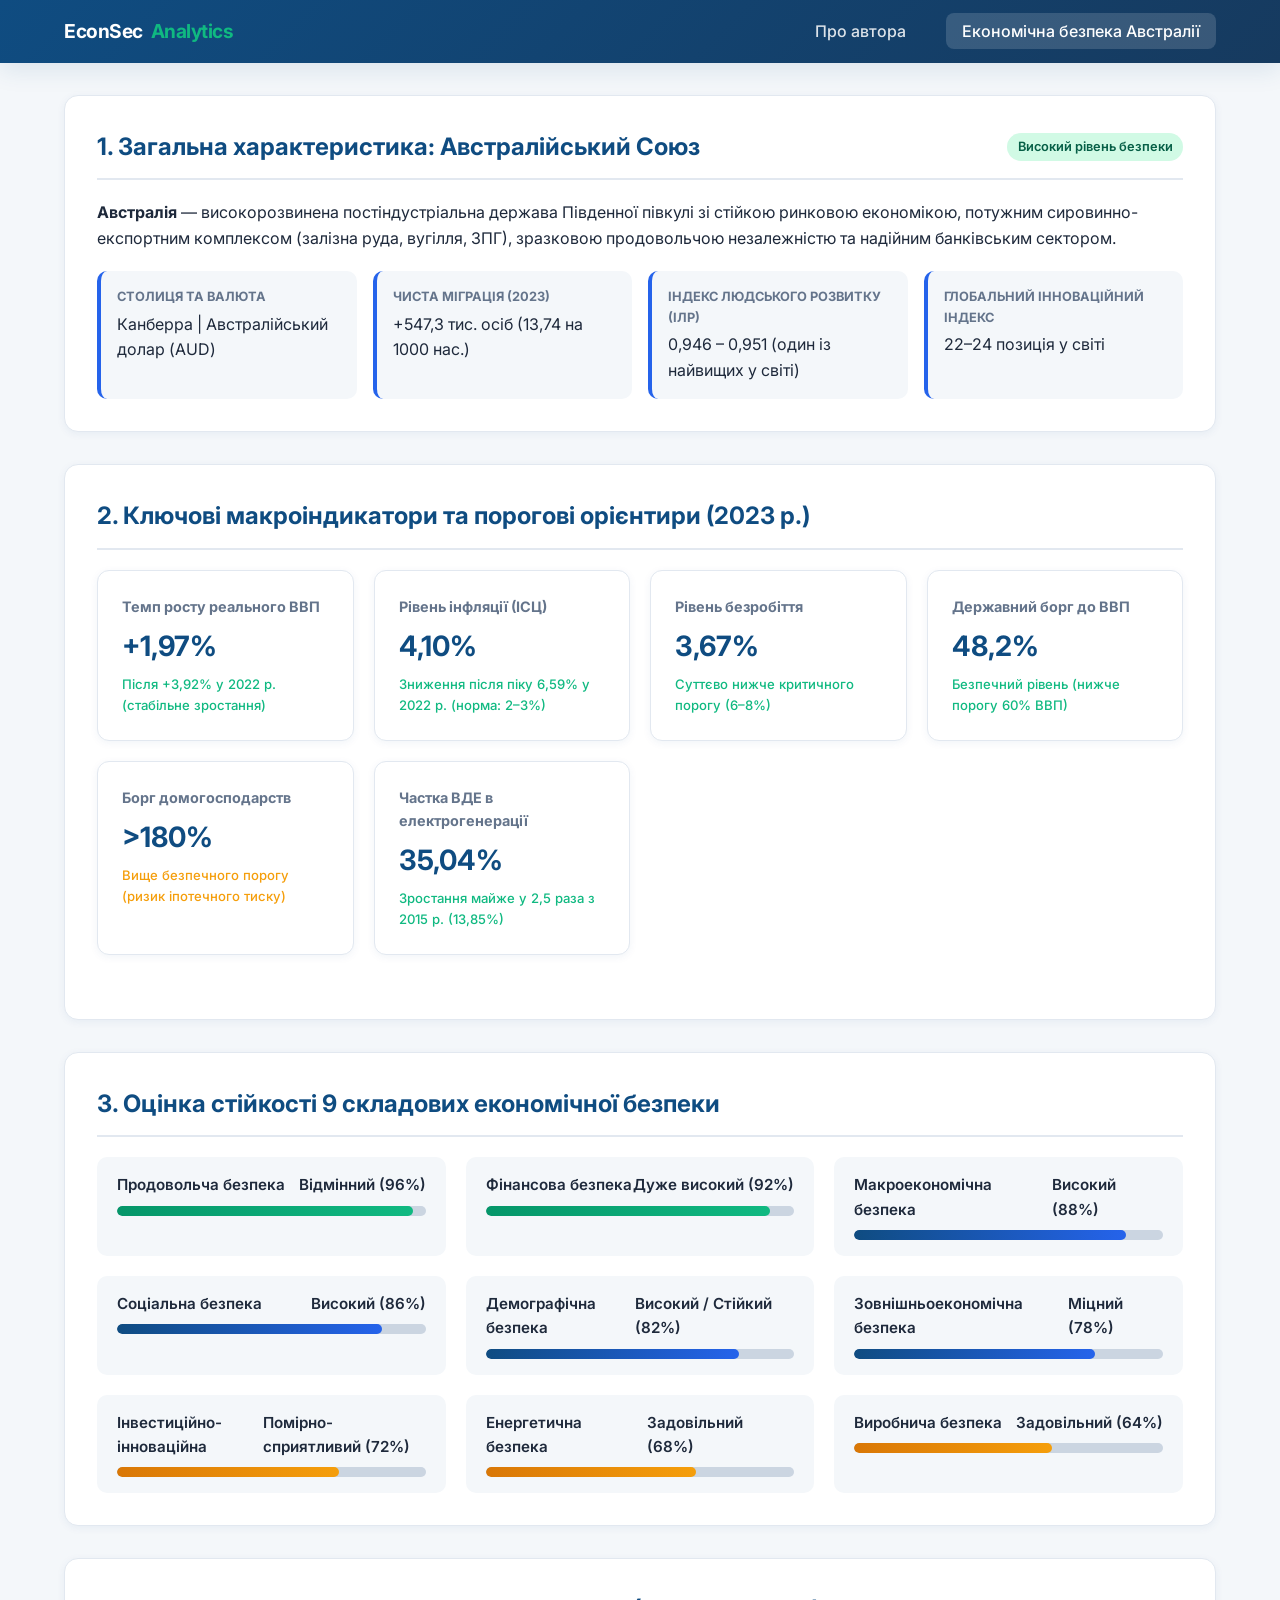
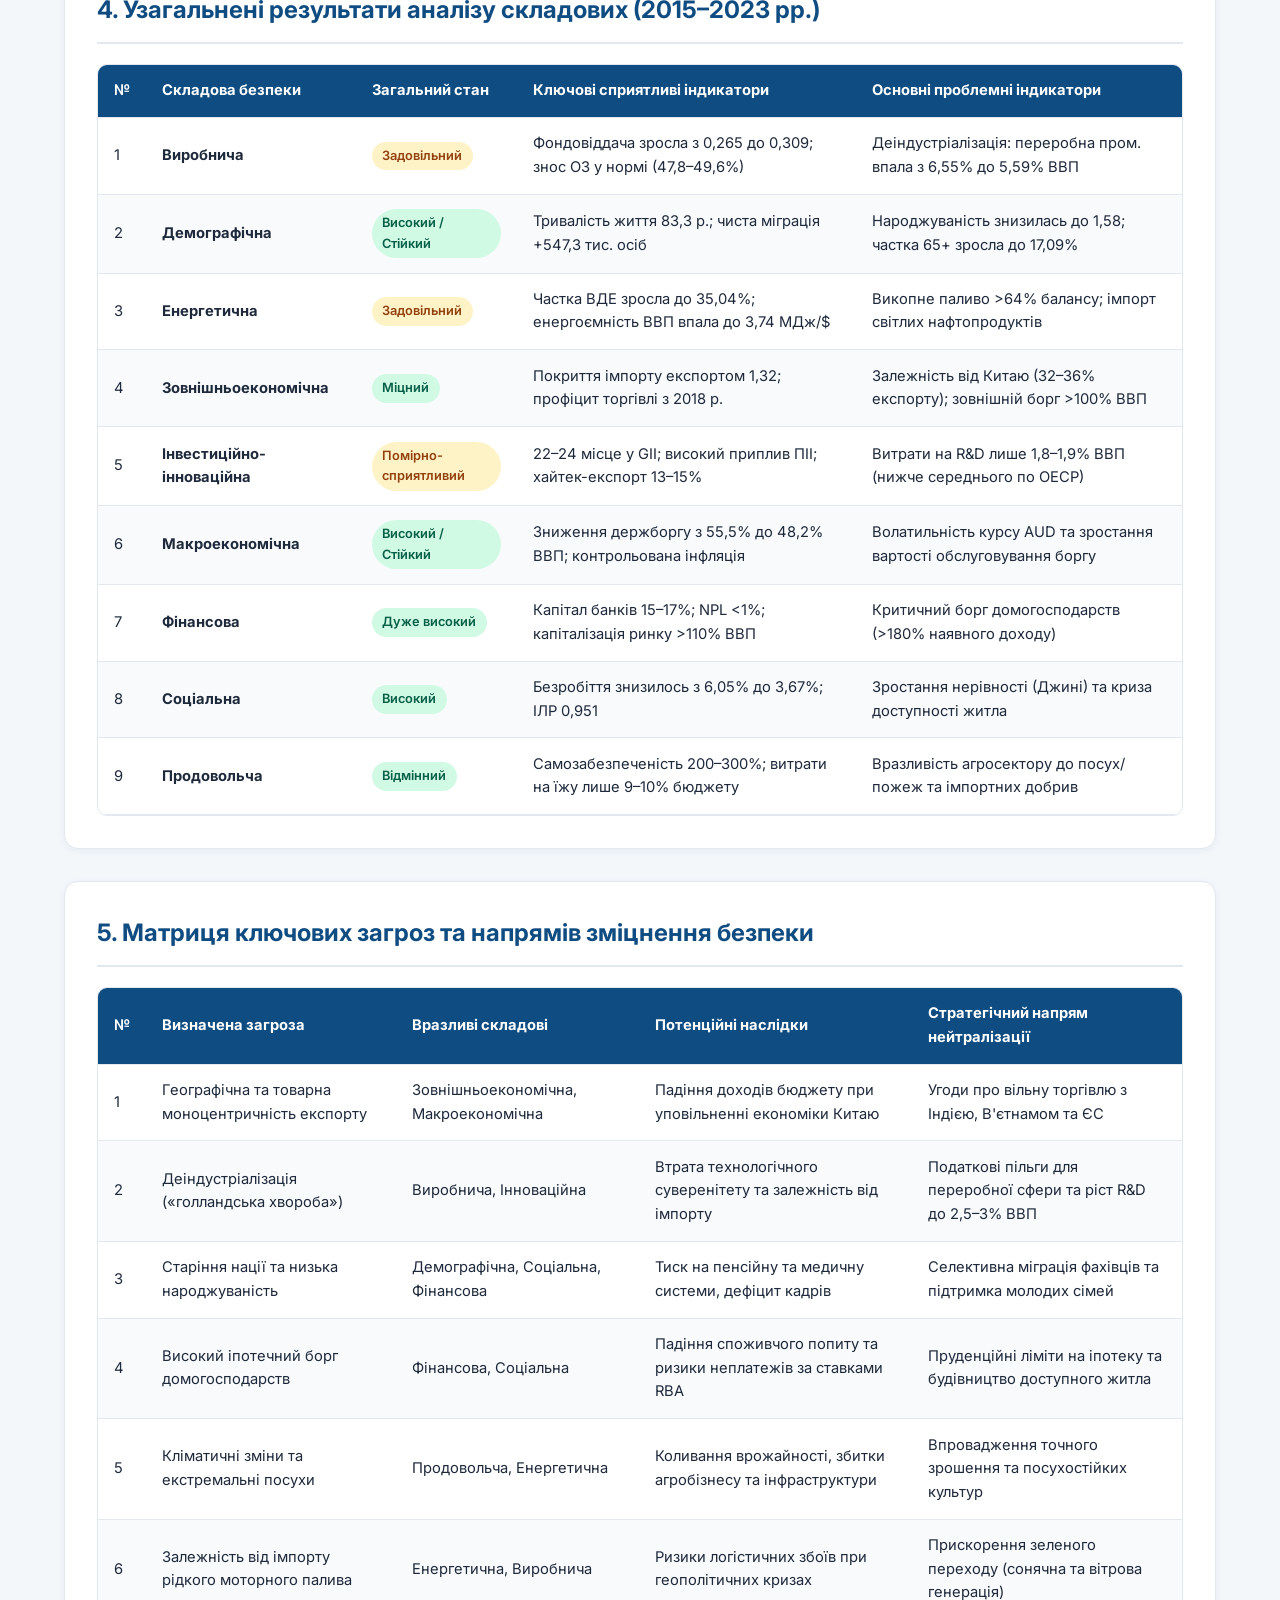
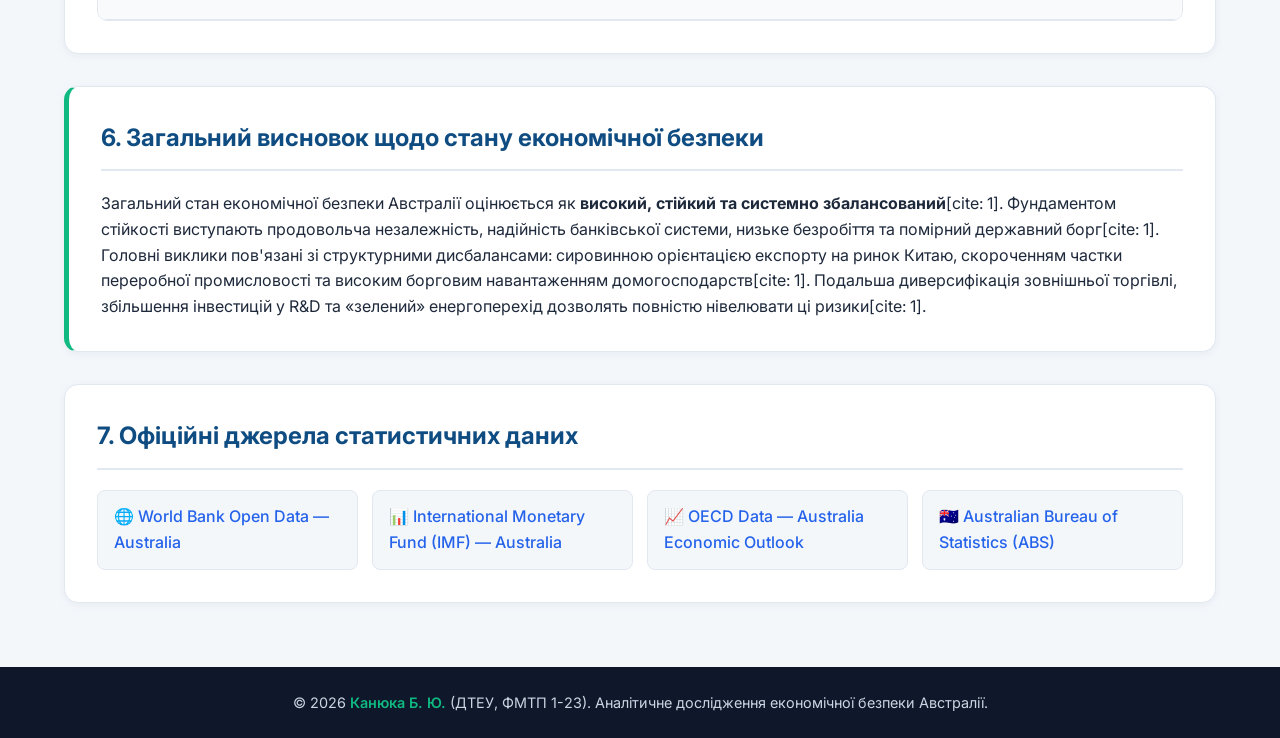
==== australia.html @ a80aa878 "Add files via upload" ====
<!DOCTYPE html>
<html lang="uk">
<head>
  <meta charset="UTF-8">
  <meta name="viewport" content="width=device-width, initial-scale=1.0">
  <title>Економічна безпека Австралії | Аналітичний звіт</title>
  <link rel="stylesheet" href="style.css">
</head>
<body>

  <header>
    <nav class="navbar">
      <div class="logo">EconSec<span>Analytics</span></div>
      <button class="burger" id="burgerBtn" aria-label="Меню">☰</button>
      <ul class="nav-links" id="navLinks">
        <li><a href="index.html">Про автора</a></li>
        <li><a href="australia.html" class="active">Економічна безпека Австралії</a></li>
      </ul>
    </nav>
  </header>

  <main>
    <!-- 1. Загальна інформація про країну -->
    <section class="card">
      <div class="section-title">
        <span>1. Загальна характеристика: Австралійський Союз</span>
        <span class="status-pill status-good">Високий рівень безпеки</span>
      </div>
      <p style="margin-bottom: 1.25rem;">
        <strong>Австралія</strong> — високорозвинена постіндустріальна держава Південної півкулі зі стійкою ринковою економікою, потужним сировинно-експортним комплексом (залізна руда, вугілля, ЗПГ), зразковою продовольчою незалежністю та надійним банківським сектором.
      </p>
      <div class="info-list" style="margin-bottom: 0;">
        <div class="info-item">
          <strong>Столиця та валюта</strong>
          Канберра | Австралійський долар (AUD)
        </div>
        <div class="info-item">
          <strong>Чиста міграція (2023)</strong>
          +547,3 тис. осіб (13,74 на 1000 нас.)
        </div>
        <div class="info-item">
          <strong>Індекс людського розвитку (ІЛР)</strong>
          0,946 – 0,951 (один із найвищих у світі)
        </div>
        <div class="info-item">
          <strong>Глобальний інноваційний індекс</strong>
          22–24 позиція у світі
        </div>
      </div>
    </section>

    <!-- 2. Основні показники та порівняння з пороговими значеннями -->
    <section class="card">
      <div class="section-title">
        <span>2. Ключові макроіндикатори та порогові орієнтири (2023 р.)</span>
      </div>
      <div class="kpi-grid">
        <div class="kpi-card">
          <h4>Темп росту реального ВВП</h4>
          <div class="kpi-value">+1,97%</div>
          <div class="kpi-note">Після +3,92% у 2022 р. (стабільне зростання)</div>
        </div>
        <div class="kpi-card">
          <h4>Рівень інфляції (ІСЦ)</h4>
          <div class="kpi-value">4,10%</div>
          <div class="kpi-note">Зниження після піку 6,59% у 2022 р. (норма: 2–3%)</div>
        </div>
        <div class="kpi-card">
          <h4>Рівень безробіття</h4>
          <div class="kpi-value">3,67%</div>
          <div class="kpi-note">Суттєво нижче критичного порогу (6–8%)</div>
        </div>
        <div class="kpi-card">
          <h4>Державний борг до ВВП</h4>
          <div class="kpi-value">48,2%</div>
          <div class="kpi-note">Безпечний рівень (нижче порогу 60% ВВП)</div>
        </div>
        <div class="kpi-card">
          <h4>Борг домогосподарств</h4>
          <div class="kpi-value">&gt;180%</div>
          <div class="kpi-note warn">Вище безпечного порогу (ризик іпотечного тиску)</div>
        </div>
        <div class="kpi-card">
          <h4>Частка ВДЕ в електрогенерації</h4>
          <div class="kpi-value">35,04%</div>
          <div class="kpi-note">Зростання майже у 2,5 раза з 2015 р. (13,85%)</div>
        </div>
      </div>
    </section>

    <!-- 3. Візуалізація стану 9 складових (CSS-прогрес-бари) -->
    <section class="card">
      <div class="section-title">
        <span>3. Оцінка стійкості 9 складових економічної безпеки</span>
      </div>
      <div class="progress-grid">
        <div class="progress-item">
          <div class="progress-header"><span>Продовольча безпека</span><span>Відмінний (96%)</span></div>
          <div class="progress-track"><div class="progress-fill fill-excellent" data-width="96%"></div></div>
        </div>
        <div class="progress-item">
          <div class="progress-header"><span>Фінансова безпека</span><span>Дуже високий (92%)</span></div>
          <div class="progress-track"><div class="progress-fill fill-excellent" data-width="92%"></div></div>
        </div>
        <div class="progress-item">
          <div class="progress-header"><span>Макроекономічна безпека</span><span>Високий (88%)</span></div>
          <div class="progress-track"><div class="progress-fill fill-high" data-width="88%"></div></div>
        </div>
        <div class="progress-item">
          <div class="progress-header"><span>Соціальна безпека</span><span>Високий (86%)</span></div>
          <div class="progress-track"><div class="progress-fill fill-high" data-width="86%"></div></div>
        </div>
        <div class="progress-item">
          <div class="progress-header"><span>Демографічна безпека</span><span>Високий / Стійкий (82%)</span></div>
          <div class="progress-track"><div class="progress-fill fill-high" data-width="82%"></div></div>
        </div>
        <div class="progress-item">
          <div class="progress-header"><span>Зовнішньоекономічна безпека</span><span>Міцний (78%)</span></div>
          <div class="progress-track"><div class="progress-fill fill-high" data-width="78%"></div></div>
        </div>
        <div class="progress-item">
          <div class="progress-header"><span>Інвестиційно-інноваційна</span><span>Помірно-сприятливий (72%)</span></div>
          <div class="progress-track"><div class="progress-fill fill-moderate" data-width="72%"></div></div>
        </div>
        <div class="progress-item">
          <div class="progress-header"><span>Енергетична безпека</span><span>Задовільний (68%)</span></div>
          <div class="progress-track"><div class="progress-fill fill-moderate" data-width="68%"></div></div>
        </div>
        <div class="progress-item">
          <div class="progress-header"><span>Виробнича безпека</span><span>Задовільний (64%)</span></div>
          <div class="progress-track"><div class="progress-fill fill-moderate" data-width="64%"></div></div>
        </div>
      </div>
    </section>

    <!-- 4. Таблиця 1: Динаміка та показники 9 складових -->
    <section class="card">
      <div class="section-title">
        <span>4. Узагальнені результати аналізу складових (2015–2023 рр.)</span>
      </div>
      <div class="table-responsive">
        <table>
          <thead>
            <tr>
              <th>№</th>
              <th>Складова безпеки</th>
              <th>Загальний стан</th>
              <th>Ключові сприятливі індикатори</th>
              <th>Основні проблемні індикатори</th>
            </tr>
          </thead>
          <tbody>
            <tr>
              <td>1</td>
              <td><strong>Виробнича</strong></td>
              <td><span class="status-pill status-mid">Задовільний</span></td>
              <td>Фондовіддача зросла з 0,265 до 0,309; знос ОЗ у нормі (47,8–49,6%)</td>
              <td>Деіндустріалізація: переробна пром. впала з 6,55% до 5,59% ВВП</td>
            </tr>
            <tr>
              <td>2</td>
              <td><strong>Демографічна</strong></td>
              <td><span class="status-pill status-good">Високий / Стійкий</span></td>
              <td>Тривалість життя 83,3 р.; чиста міграція +547,3 тис. осіб</td>
              <td>Народжуваність знизилась до 1,58; частка 65+ зросла до 17,09%</td>
            </tr>
            <tr>
              <td>3</td>
              <td><strong>Енергетична</strong></td>
              <td><span class="status-pill status-mid">Задовільний</span></td>
              <td>Частка ВДЕ зросла до 35,04%; енергоємність ВВП впала до 3,74 МДж/$</td>
              <td>Викопне паливо &gt;64% балансу; імпорт світлих нафтопродуктів</td>
            </tr>
            <tr>
              <td>4</td>
              <td><strong>Зовнішньоекономічна</strong></td>
              <td><span class="status-pill status-good">Міцний</span></td>
              <td>Покриття імпорту експортом 1,32; профіцит торгівлі з 2018 р.</td>
              <td>Залежність від Китаю (32–36% експорту); зовнішній борг &gt;100% ВВП</td>
            </tr>
            <tr>
              <td>5</td>
              <td><strong>Інвестиційно-інноваційна</strong></td>
              <td><span class="status-pill status-mid">Помірно-сприятливий</span></td>
              <td>22–24 місце у GII; високий приплив ПІІ; хайтек-експорт 13–15%</td>
              <td>Витрати на R&amp;D лише 1,8–1,9% ВВП (нижче середнього по ОЕСР)</td>
            </tr>
            <tr>
              <td>6</td>
              <td><strong>Макроекономічна</strong></td>
              <td><span class="status-pill status-good">Високий / Стійкий</span></td>
              <td>Зниження держборгу з 55,5% до 48,2% ВВП; контрольована інфляція</td>
              <td>Волатильність курсу AUD та зростання вартості обслуговування боргу</td>
            </tr>
            <tr>
              <td>7</td>
              <td><strong>Фінансова</strong></td>
              <td><span class="status-pill status-good">Дуже високий</span></td>
              <td>Капітал банків 15–17%; NPL &lt;1%; капіталізація ринку &gt;110% ВВП</td>
              <td>Критичний борг домогосподарств (&gt;180% наявного доходу)</td>
            </tr>
            <tr>
              <td>8</td>
              <td><strong>Соціальна</strong></td>
              <td><span class="status-pill status-good">Високий</span></td>
              <td>Безробіття знизилось з 6,05% до 3,67%; ІЛР 0,951</td>
              <td>Зростання нерівності (Джині) та криза доступності житла</td>
            </tr>
            <tr>
              <td>9</td>
              <td><strong>Продовольча</strong></td>
              <td><span class="status-pill status-good">Відмінний</span></td>
              <td>Самозабезпеченість 200–300%; витрати на їжу лише 9–10% бюджету</td>
              <td>Вразливість агросектору до посух/пожеж та імпортних добрив</td>
            </tr>
          </tbody>
        </table>
      </div>
    </section>

    <!-- 5. Таблиця 2: Основні загрози та перспективи зміцнення -->
    <section class="card">
      <div class="section-title">
        <span>5. Матриця ключових загроз та напрямів зміцнення безпеки</span>
      </div>
      <div class="table-responsive">
        <table>
          <thead>
            <tr>
              <th>№</th>
              <th>Визначена загроза</th>
              <th>Вразливі складові</th>
              <th>Потенційні наслідки</th>
              <th>Стратегічний напрям нейтралізації</th>
            </tr>
          </thead>
          <tbody>
            <tr>
              <td>1</td>
              <td>Географічна та товарна моноцентричність експорту</td>
              <td>Зовнішньоекономічна, Макроекономічна</td>
              <td>Падіння доходів бюджету при уповільненні економіки Китаю</td>
              <td>Угоди про вільну торгівлю з Індією, В'єтнамом та ЄС</td>
            </tr>
            <tr>
              <td>2</td>
              <td>Деіндустріалізація («голландська хвороба»)</td>
              <td>Виробнича, Інноваційна</td>
              <td>Втрата технологічного суверенітету та залежність від імпорту</td>
              <td>Податкові пільги для переробної сфери та ріст R&amp;D до 2,5–3% ВВП</td>
            </tr>
            <tr>
              <td>3</td>
              <td>Старіння нації та низька народжуваність</td>
              <td>Демографічна, Соціальна, Фінансова</td>
              <td>Тиск на пенсійну та медичну системи, дефіцит кадрів</td>
              <td>Селективна міграція фахівців та підтримка молодих сімей</td>
            </tr>
            <tr>
              <td>4</td>
              <td>Високий іпотечний борг домогосподарств</td>
              <td>Фінансова, Соціальна</td>
              <td>Падіння споживчого попиту та ризики неплатежів за ставками RBA</td>
              <td>Пруденційні ліміти на іпотеку та будівництво доступного житла</td>
            </tr>
            <tr>
              <td>5</td>
              <td>Кліматичні зміни та екстремальні посухи</td>
              <td>Продовольча, Енергетична</td>
              <td>Коливання врожайності, збитки агробізнесу та інфраструктури</td>
              <td>Впровадження точного зрошення та посухостійких культур</td>
            </tr>
            <tr>
              <td>6</td>
              <td>Залежність від імпорту рідкого моторного палива</td>
              <td>Енергетична, Виробнича</td>
              <td>Ризики логістичних збоїв при геополітичних кризах</td>
              <td>Прискорення зеленого переходу (сонячна та вітрова генерація)</td>
            </tr>
          </tbody>
        </table>
      </div>
    </section>

    <!-- 6. Загальний висновок -->
    <section class="card" style="border-left: 5px solid var(--accent-green);">
      <div class="section-title">
        <span>6. Загальний висновок щодо стану економічної безпеки</span>
      </div>
      <p>
        Загальний стан економічної безпеки Австралії оцінюється як <strong>високий, стійкий та системно збалансований</strong>[cite: 1]. Фундаментом стійкості виступають продовольча незалежність, надійність банківської системи, низьке безробіття та помірний державний борг[cite: 1]. Головні виклики пов'язані зі структурними дисбалансами: сировинною орієнтацією експорту на ринок Китаю, скороченням частки переробної промисловості та високим борговим навантаженням домогосподарств[cite: 1]. Подальша диверсифікація зовнішньої торгівлі, збільшення інвестицій у R&amp;D та «зелений» енергоперехід дозволять повністю нівелювати ці ризики[cite: 1].
      </p>
    </section>

    <!-- 7. Посилання на джерела статистичних даних -->
    <section class="card">
      <div class="section-title">
        <span>7. Офіційні джерела статистичних даних</span>
      </div>
      <ul class="sources-list">
        <li><a href="https://data.worldbank.org/country/australia" target="_blank" rel="noopener">🌐 World Bank Open Data — Australia</a></li>
        <li><a href="https://www.imf.org/en/Countries/AUS" target="_blank" rel="noopener">📊 International Monetary Fund (IMF) — Australia</a></li>
        <li><a href="https://www.oecd.org/en/countries/australia.html" target="_blank" rel="noopener">📈 OECD Data — Australia Economic Outlook</a></li>
        <li><a href="https://www.abs.gov.au/" target="_blank" rel="noopener">🇦🇺 Australian Bureau of Statistics (ABS)</a></li>
      </ul>
    </section>
  </main>

  <footer>
    <p>© 2026 <span>Канюка Б. Ю.</span> (ДТЕУ, ФМТП 1-23). Аналітичне дослідження економічної безпеки Австралії.</p>
  </footer>

  <script src="script.js"></script>
</body>
</html>
---- style.css ----
@import url('https://fonts.googleapis.com/css2?family=Inter:wght@300;400;500;600;700&display=swap');

:root {
  --primary-blue: #0f4c81;
  --accent-blue: #2563eb;
  --accent-green: #10b981;
  --warning-amber: #f59e0b;
  --danger-red: #ef4444;
  --bg-light: #f4f7fa;
  --surface-white: #ffffff;
  --text-dark: #1e293b;
  --text-muted: #64748b;
  --border-color: #e2e8f0;
  --shadow-sm: 0 2px 8px rgba(15, 76, 129, 0.06);
  --shadow-md: 0 8px 24px rgba(15, 76, 129, 0.1);
}

* {
  box-sizing: border-box;
  margin: 0;
  padding: 0;
}

body {
  font-family: 'Inter', sans-serif;
  background-color: var(--bg-light);
  color: var(--text-dark);
  line-height: 1.6;
  display: flex;
  flex-direction: column;
  min-height: 100vh;
}

/* Навігація */
header {
  background: linear-gradient(135deg, var(--primary-blue), #163a5f);
  color: #fff;
  position: sticky;
  top: 0;
  z-index: 1000;
  box-shadow: var(--shadow-md);
}

.navbar {
  max-width: 1200px;
  margin: 0 auto;
  padding: 1rem 1.5rem;
  display: flex;
  justify-content: space-between;
  align-items: center;
}

.logo {
  font-size: 1.2rem;
  font-weight: 700;
  letter-spacing: -0.5px;
  display: flex;
  align-items: center;
  gap: 0.5rem;
}

.logo span {
  color: var(--accent-green);
}

.nav-links {
  list-style: none;
  display: flex;
  gap: 1.5rem;
}

.nav-links a {
  color: rgba(255, 255, 255, 0.85);
  text-decoration: none;
  font-weight: 500;
  padding: 0.5rem 1rem;
  border-radius: 8px;
  transition: all 0.25s ease;
}

.nav-links a:hover,
.nav-links a.active {
  background-color: rgba(255, 255, 255, 0.15);
  color: #fff;
}

.burger {
  display: none;
  cursor: pointer;
  background: none;
  border: none;
  color: #fff;
  font-size: 1.5rem;
}

/* Основний контейнер */
main {
  flex: 1;
  max-width: 1200px;
  width: 100%;
  margin: 2rem auto;
  padding: 0 1.5rem;
}

/* Картки */
.card {
  background: var(--surface-white);
  border-radius: 14px;
  padding: 2rem;
  margin-bottom: 2rem;
  box-shadow: var(--shadow-sm);
  border: 1px solid var(--border-color);
}

.section-title {
  font-size: 1.5rem;
  font-weight: 700;
  color: var(--primary-blue);
  margin-bottom: 1.25rem;
  padding-bottom: 0.75rem;
  border-bottom: 2px solid var(--border-color);
  display: flex;
  align-items: center;
  justify-content: space-between;
}

/* Профіль автора */
.profile-grid {
  display: grid;
  grid-template-columns: 280px 1fr;
  gap: 2.5rem;
  align-items: start;
}

.avatar-box {
  background: linear-gradient(145deg, var(--primary-blue), var(--accent-green));
  border-radius: 16px;
  padding: 2rem 1.5rem;
  text-align: center;
  color: #fff;
  box-shadow: var(--shadow-md);
}

.avatar-placeholder {
  width: 130px;
  height: 130px;
  margin: 0 auto 1rem;
  background-color: rgba(255, 255, 255, 0.2);
  border: 3px solid #fff;
  border-radius: 50%;
  display: flex;
  align-items: center;
  justify-content: center;
  font-size: 2.5rem;
  font-weight: 700;
}

.badge {
  display: inline-block;
  background: rgba(255, 255, 255, 0.2);
  padding: 0.35rem 0.85rem;
  border-radius: 999px;
  font-size: 0.85rem;
  margin-top: 0.5rem;
}

.info-list {
  list-style: none;
  display: grid;
  grid-template-columns: repeat(auto-fit, minmax(240px, 1fr));
  gap: 1rem;
  margin-bottom: 1.5rem;
}

.info-item {
  background: var(--bg-light);
  padding: 1rem;
  border-radius: 10px;
  border-left: 4px solid var(--accent-blue);
}

.info-item strong {
  display: block;
  font-size: 0.8rem;
  text-transform: uppercase;
  color: var(--text-muted);
  margin-bottom: 0.25rem;
}

.tags {
  display: flex;
  flex-wrap: wrap;
  gap: 0.6rem;
  margin-top: 0.75rem;
}

.tag {
  background: #e0f2fe;
  color: var(--primary-blue);
  padding: 0.45rem 0.9rem;
  border-radius: 8px;
  font-size: 0.9rem;
  font-weight: 500;
}

.tag.green {
  background: #d1fae5;
  color: #065f46;
}

.btn-primary {
  display: inline-block;
  background: linear-gradient(135deg, var(--accent-blue), var(--accent-green));
  color: #fff;
  text-decoration: none;
  padding: 0.85rem 1.75rem;
  border-radius: 10px;
  font-weight: 600;
  margin-top: 1.5rem;
  transition: transform 0.2s, box-shadow 0.2s;
}

.btn-primary:hover {
  transform: translateY(-2px);
  box-shadow: 0 6px 18px rgba(16, 185, 129, 0.3);
}

/* KPI та Прогрес-бари (Австралія) */
.kpi-grid {
  display: grid;
  grid-template-columns: repeat(auto-fit, minmax(240px, 1fr));
  gap: 1.25rem;
  margin-bottom: 2rem;
}

.kpi-card {
  background: var(--surface-white);
  padding: 1.5rem;
  border-radius: 12px;
  border: 1px solid var(--border-color);
  box-shadow: var(--shadow-sm);
}

.kpi-card h4 {
  font-size: 0.9rem;
  color: var(--text-muted);
  margin-bottom: 0.4rem;
}

.kpi-value {
  font-size: 1.75rem;
  font-weight: 700;
  color: var(--primary-blue);
}

.kpi-note {
  font-size: 0.82rem;
  color: var(--accent-green);
  margin-top: 0.3rem;
  font-weight: 500;
}

.kpi-note.warn {
  color: var(--warning-amber);
}

.progress-grid {
  display: grid;
  grid-template-columns: repeat(auto-fit, minmax(300px, 1fr));
  gap: 1.25rem;
}

.progress-item {
  background: var(--bg-light);
  padding: 1rem 1.25rem;
  border-radius: 10px;
}

.progress-header {
  display: flex;
  justify-content: space-between;
  font-weight: 600;
  font-size: 0.95rem;
  margin-bottom: 0.5rem;
}

.progress-track {
  width: 100%;
  height: 10px;
  background-color: #cbd5e1;
  border-radius: 999px;
  overflow: hidden;
}

.progress-fill {
  height: 100%;
  border-radius: 999px;
  width: 0;
  transition: width 1.1s cubic-bezier(0.22, 1, 0.36, 1);
}

.fill-excellent { background: linear-gradient(90deg, #059669, #10b981); }
.fill-high { background: linear-gradient(90deg, #0f4c81, #2563eb); }
.fill-moderate { background: linear-gradient(90deg, #d97706, #f59e0b); }

/* Таблиці */
.table-responsive {
  overflow-x: auto;
  border-radius: 10px;
  border: 1px solid var(--border-color);
}

table {
  width: 100%;
  border-collapse: collapse;
  text-align: left;
  font-size: 0.92rem;
}

thead {
  background-color: var(--primary-blue);
  color: #fff;
}

th, td {
  padding: 0.9rem 1rem;
  border-bottom: 1px solid var(--border-color);
}

tbody tr:nth-child(even) {
  background-color: #f8fafc;
}

tbody tr:hover {
  background-color: #eff6ff;
}

.status-pill {
  display: inline-block;
  padding: 0.25rem 0.65rem;
  border-radius: 999px;
  font-size: 0.8rem;
  font-weight: 600;
}

.status-good { background: #d1fae5; color: #065f46; }
.status-mid { background: #fef3c7; color: #92400e; }

/* Джерела */
.sources-list {
  list-style: none;
  display: grid;
  grid-template-columns: repeat(auto-fit, minmax(260px, 1fr));
  gap: 0.85rem;
}

.sources-list a {
  display: block;
  padding: 0.85rem 1rem;
  background: var(--bg-light);
  border-radius: 8px;
  color: var(--accent-blue);
  text-decoration: none;
  font-weight: 500;
  border: 1px solid var(--border-color);
  transition: 0.2s;
}

.sources-list a:hover {
  background: #e0f2fe;
  border-color: var(--accent-blue);
}

/* Футер */
footer {
  background-color: #0f172a;
  color: #cbd5e1;
  text-align: center;
  padding: 1.5rem;
  margin-top: auto;
  font-size: 0.9rem;
}

footer span {
  color: var(--accent-green);
  font-weight: 600;
}

/* Адаптивність */
@media (max-width: 768px) {
  .profile-grid {
    grid-template-columns: 1fr;
  }
  .burger {
    display: block;
  }
  .nav-links {
    display: none;
    flex-direction: column;
    position: absolute;
    top: 100%;
    left: 0;
    width: 100%;
    background-color: var(--primary-blue);
    padding: 1rem 1.5rem;
  }
  .nav-links.open {
    display: flex;
  }
}
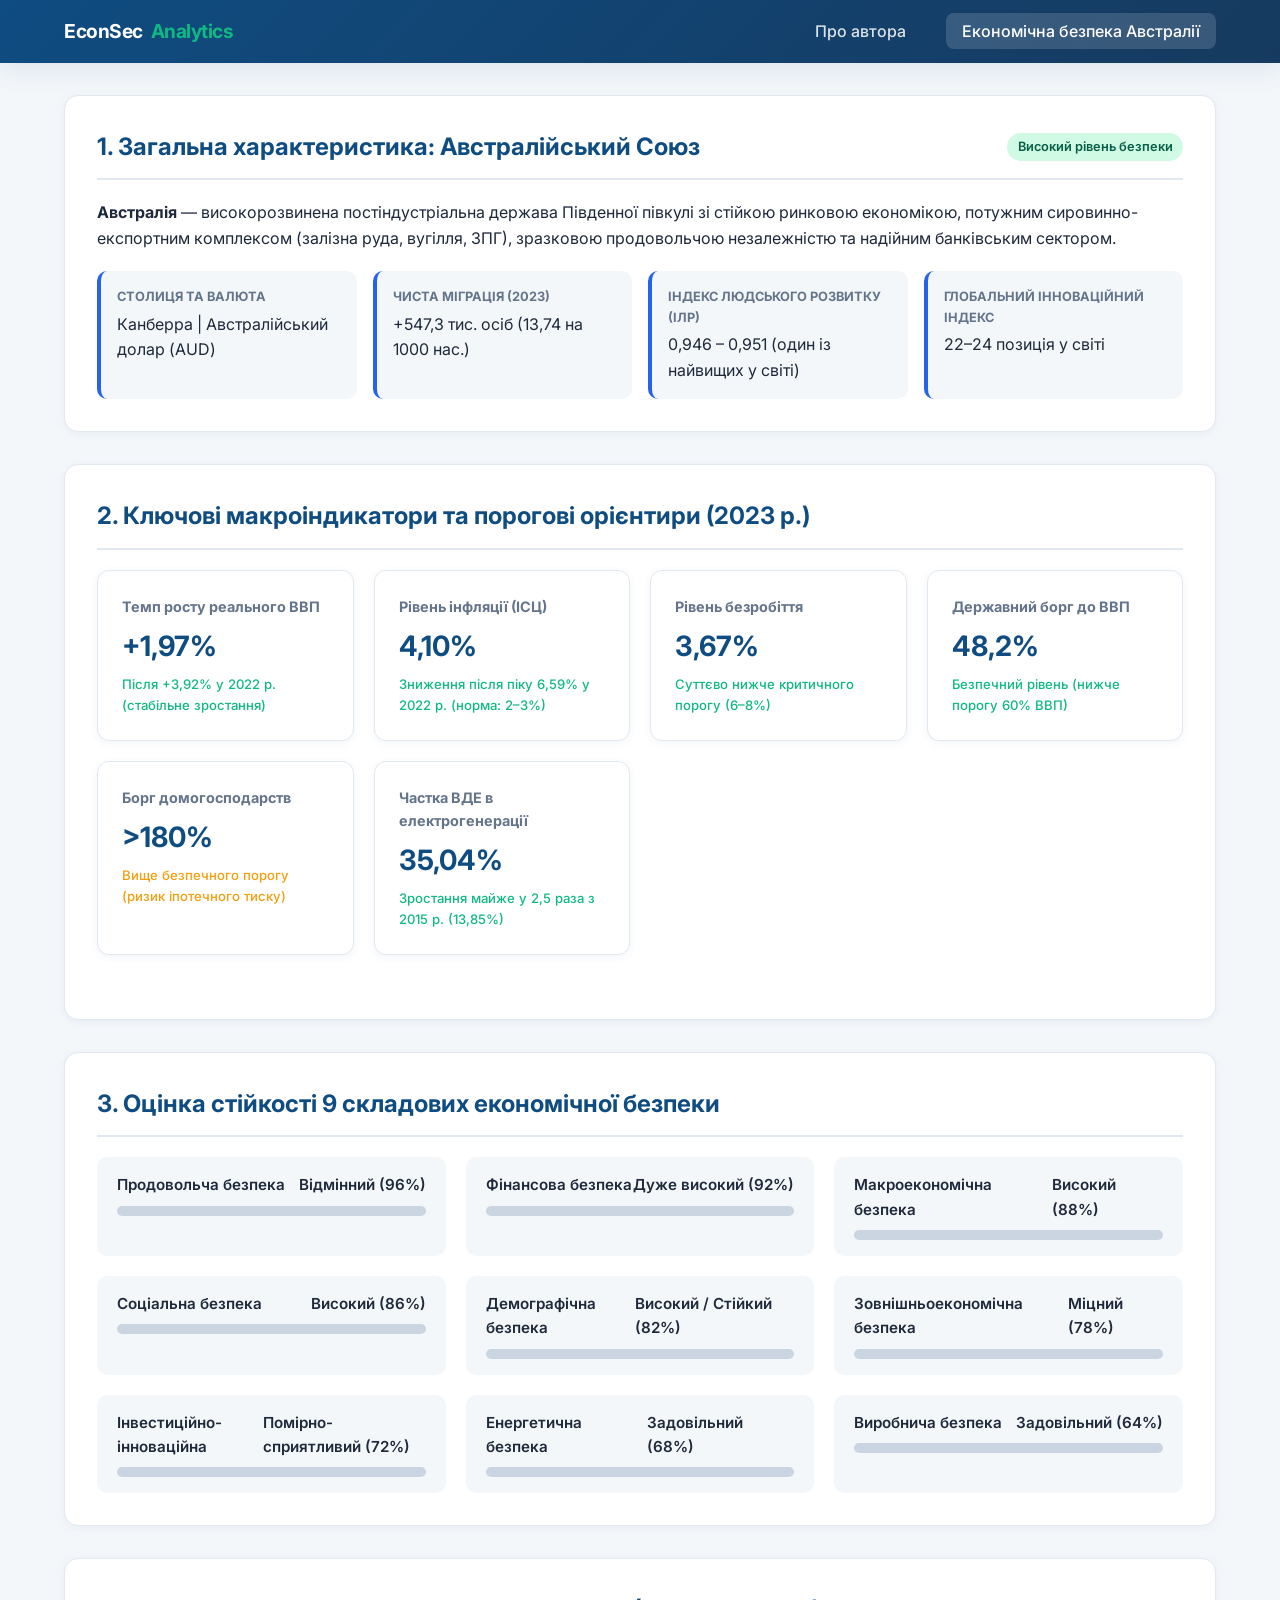
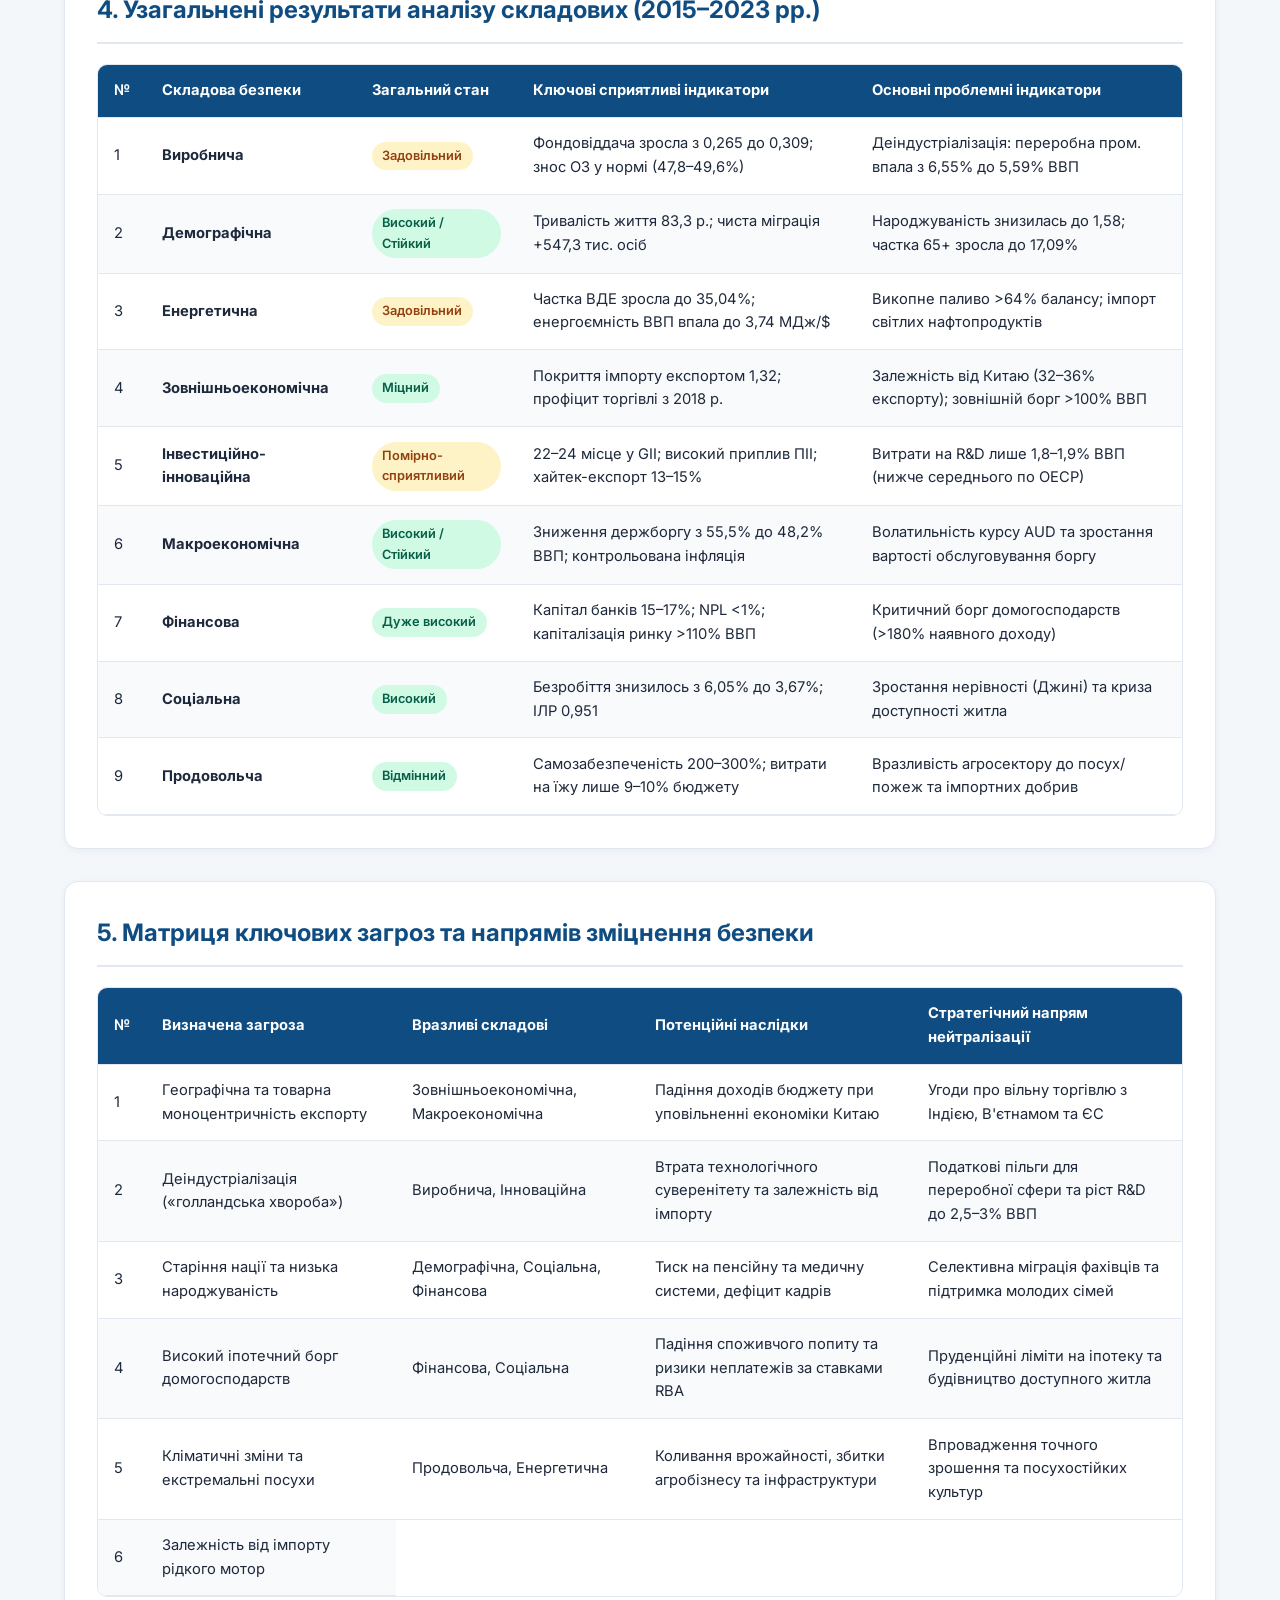
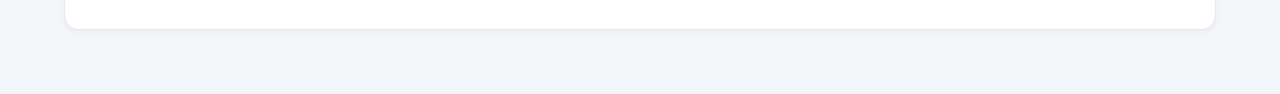
==== commit 1a846e04: "Rename gemini-code-1794489632857.html to australia.html" ====
--- a/australia.html
+++ b/australia.html
@@ -272,44 +272,4 @@
             </tr>
             <tr>
               <td>6</td>
-              <td>Залежність від імпорту рідкого моторного палива</td>
-              <td>Енергетична, Виробнича</td>
-              <td>Ризики логістичних збоїв при геополітичних кризах</td>
-              <td>Прискорення зеленого переходу (сонячна та вітрова генерація)</td>
-            </tr>
-          </tbody>
-        </table>
-      </div>
-    </section>
-
-    <!-- 6. Загальний висновок -->
-    <section class="card" style="border-left: 5px solid var(--accent-green);">
-      <div class="section-title">
-        <span>6. Загальний висновок щодо стану економічної безпеки</span>
-      </div>
-      <p>
-        Загальний стан економічної безпеки Австралії оцінюється як <strong>високий, стійкий та системно збалансований</strong>[cite: 1]. Фундаментом стійкості виступають продовольча незалежність, надійність банківської системи, низьке безробіття та помірний державний борг[cite: 1]. Головні виклики пов'язані зі структурними дисбалансами: сировинною орієнтацією експорту на ринок Китаю, скороченням частки переробної промисловості та високим борговим навантаженням домогосподарств[cite: 1]. Подальша диверсифікація зовнішньої торгівлі, збільшення інвестицій у R&amp;D та «зелений» енергоперехід дозволять повністю нівелювати ці ризики[cite: 1].
-      </p>
-    </section>
-
-    <!-- 7. Посилання на джерела статистичних даних -->
-    <section class="card">
-      <div class="section-title">
-        <span>7. Офіційні джерела статистичних даних</span>
-      </div>
-      <ul class="sources-list">
-        <li><a href="https://data.worldbank.org/country/australia" target="_blank" rel="noopener">🌐 World Bank Open Data — Australia</a></li>
-        <li><a href="https://www.imf.org/en/Countries/AUS" target="_blank" rel="noopener">📊 International Monetary Fund (IMF) — Australia</a></li>
-        <li><a href="https://www.oecd.org/en/countries/australia.html" target="_blank" rel="noopener">📈 OECD Data — Australia Economic Outlook</a></li>
-        <li><a href="https://www.abs.gov.au/" target="_blank" rel="noopener">🇦🇺 Australian Bureau of Statistics (ABS)</a></li>
-      </ul>
-    </section>
-  </main>
-
-  <footer>
-    <p>© 2026 <span>Канюка Б. Ю.</span> (ДТЕУ, ФМТП 1-23). Аналітичне дослідження економічної безпеки Австралії.</p>
-  </footer>
-
-  <script src="script.js"></script>
-</body>
-</html>+              <td>Залежність від імпорту рідкого мотор
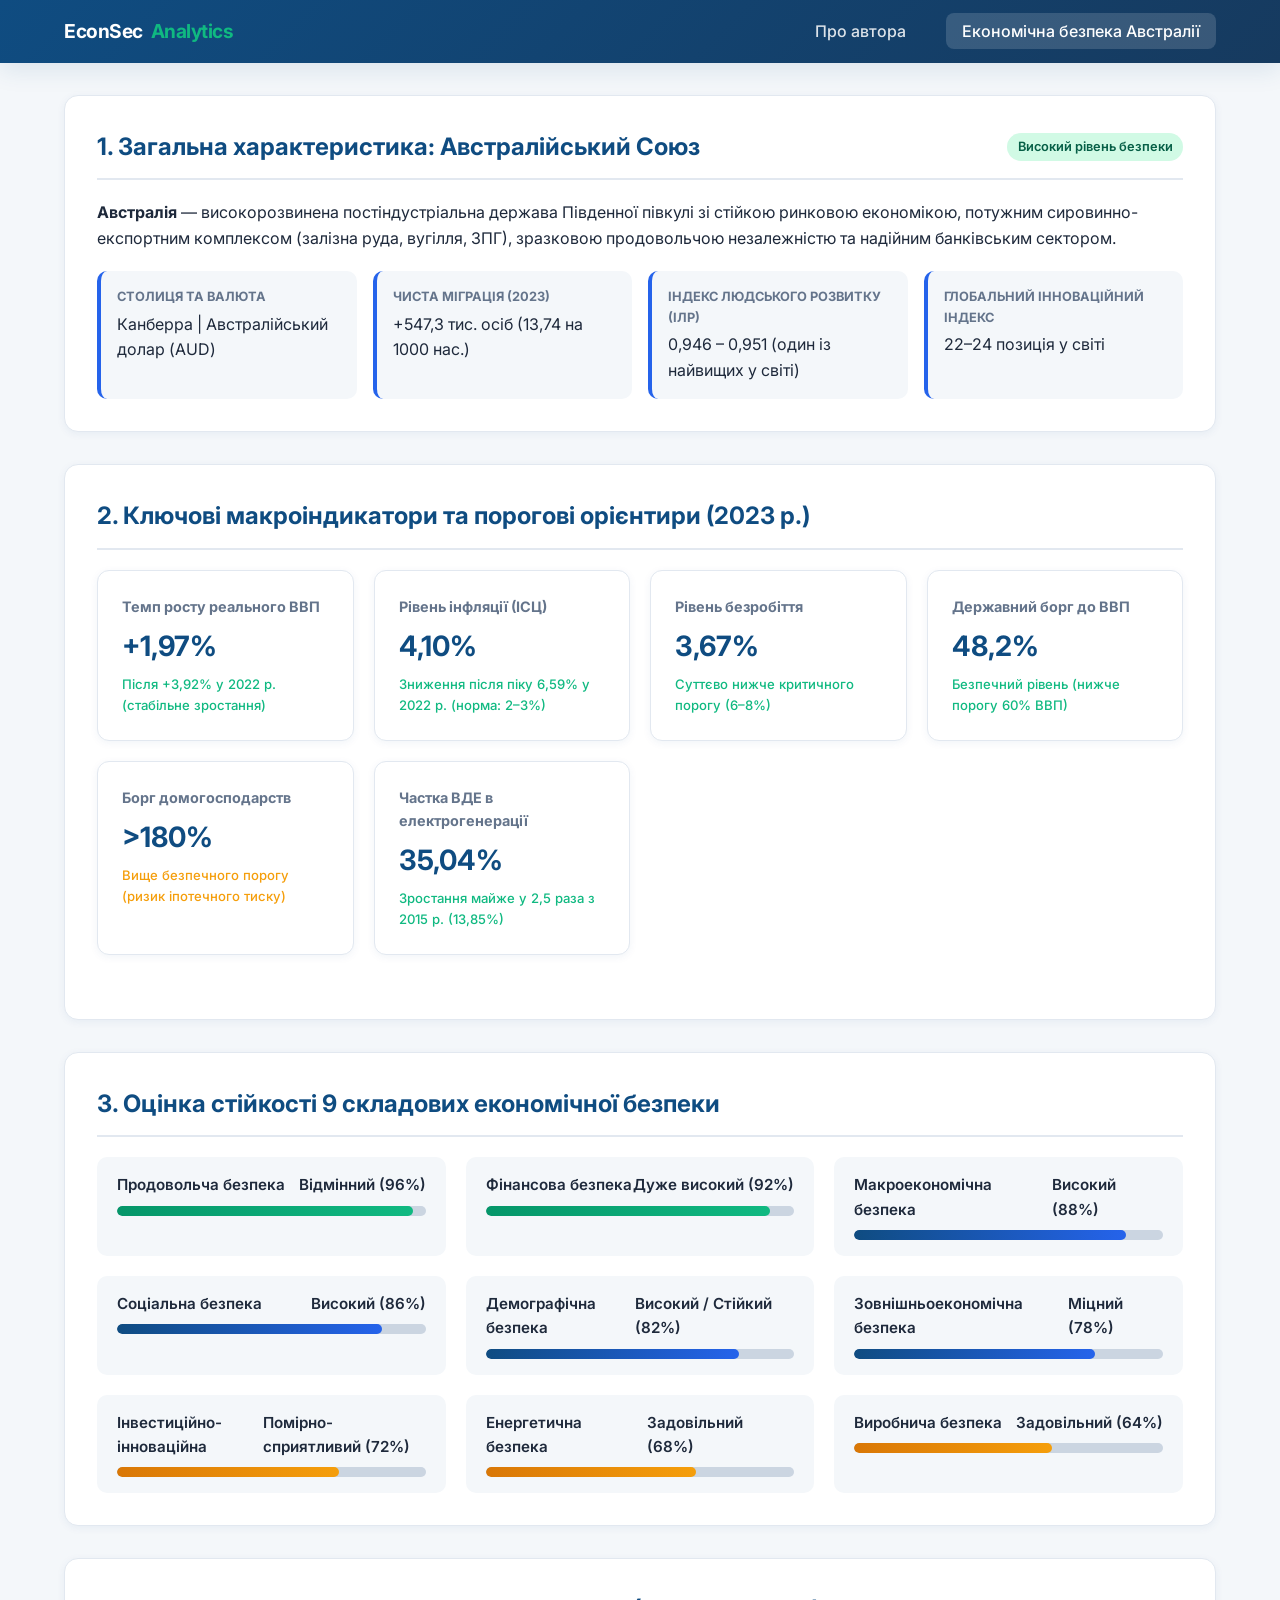
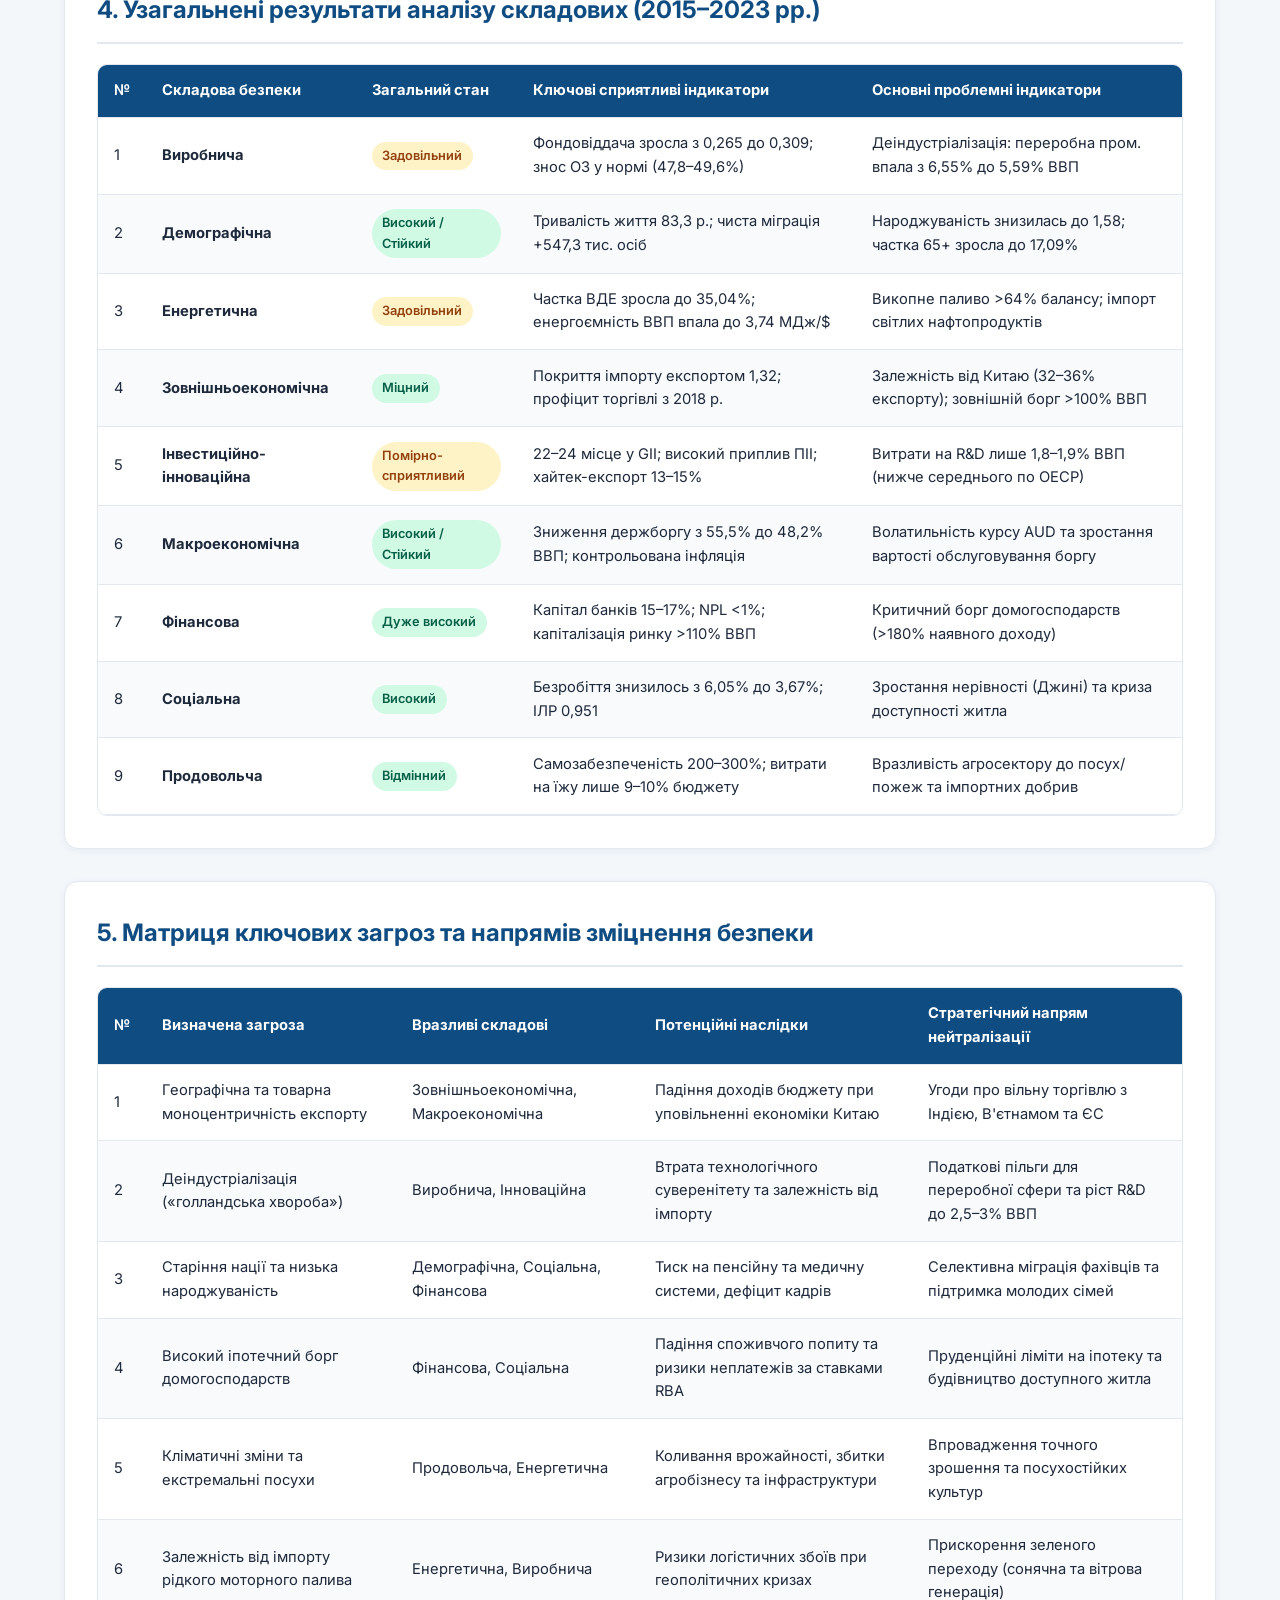
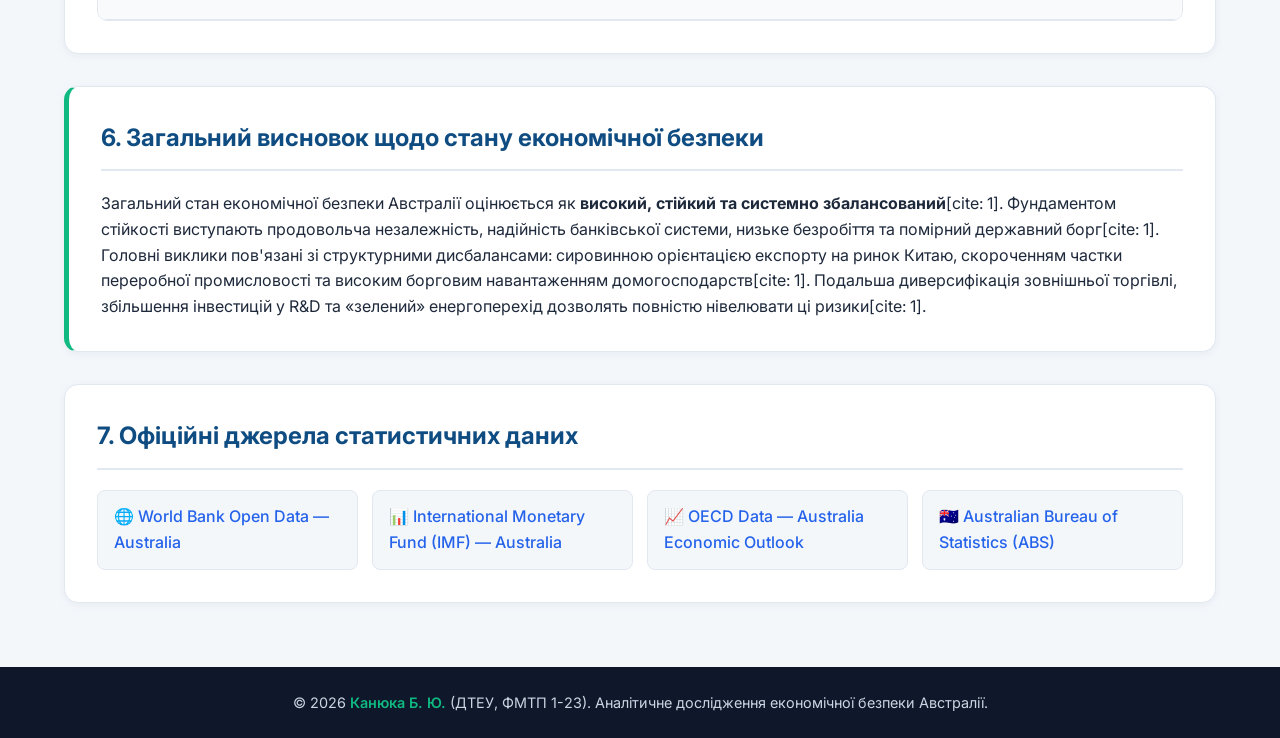
==== commit 34a4a32a: "Rename frffef.html to australia.html" ====
--- a/australia.html
+++ b/australia.html
@@ -272,4 +272,44 @@
             </tr>
             <tr>
               <td>6</td>
-              <td>Залежність від імпорту рідкого мотор
+              <td>Залежність від імпорту рідкого моторного палива</td>
+              <td>Енергетична, Виробнича</td>
+              <td>Ризики логістичних збоїв при геополітичних кризах</td>
+              <td>Прискорення зеленого переходу (сонячна та вітрова генерація)</td>
+            </tr>
+          </tbody>
+        </table>
+      </div>
+    </section>
+
+    <!-- 6. Загальний висновок -->
+    <section class="card" style="border-left: 5px solid var(--accent-green);">
+      <div class="section-title">
+        <span>6. Загальний висновок щодо стану економічної безпеки</span>
+      </div>
+      <p>
+        Загальний стан економічної безпеки Австралії оцінюється як <strong>високий, стійкий та системно збалансований</strong>[cite: 1]. Фундаментом стійкості виступають продовольча незалежність, надійність банківської системи, низьке безробіття та помірний державний борг[cite: 1]. Головні виклики пов'язані зі структурними дисбалансами: сировинною орієнтацією експорту на ринок Китаю, скороченням частки переробної промисловості та високим борговим навантаженням домогосподарств[cite: 1]. Подальша диверсифікація зовнішньої торгівлі, збільшення інвестицій у R&amp;D та «зелений» енергоперехід дозволять повністю нівелювати ці ризики[cite: 1].
+      </p>
+    </section>
+
+    <!-- 7. Посилання на джерела статистичних даних -->
+    <section class="card">
+      <div class="section-title">
+        <span>7. Офіційні джерела статистичних даних</span>
+      </div>
+      <ul class="sources-list">
+        <li><a href="https://data.worldbank.org/country/australia" target="_blank" rel="noopener">🌐 World Bank Open Data — Australia</a></li>
+        <li><a href="https://www.imf.org/en/Countries/AUS" target="_blank" rel="noopener">📊 International Monetary Fund (IMF) — Australia</a></li>
+        <li><a href="https://www.oecd.org/en/countries/australia.html" target="_blank" rel="noopener">📈 OECD Data — Australia Economic Outlook</a></li>
+        <li><a href="https://www.abs.gov.au/" target="_blank" rel="noopener">🇦🇺 Australian Bureau of Statistics (ABS)</a></li>
+      </ul>
+    </section>
+  </main>
+
+  <footer>
+    <p>© 2026 <span>Канюка Б. Ю.</span> (ДТЕУ, ФМТП 1-23). Аналітичне дослідження економічної безпеки Австралії.</p>
+  </footer>
+
+  <script src="script.js"></script>
+</body>
+</html>
